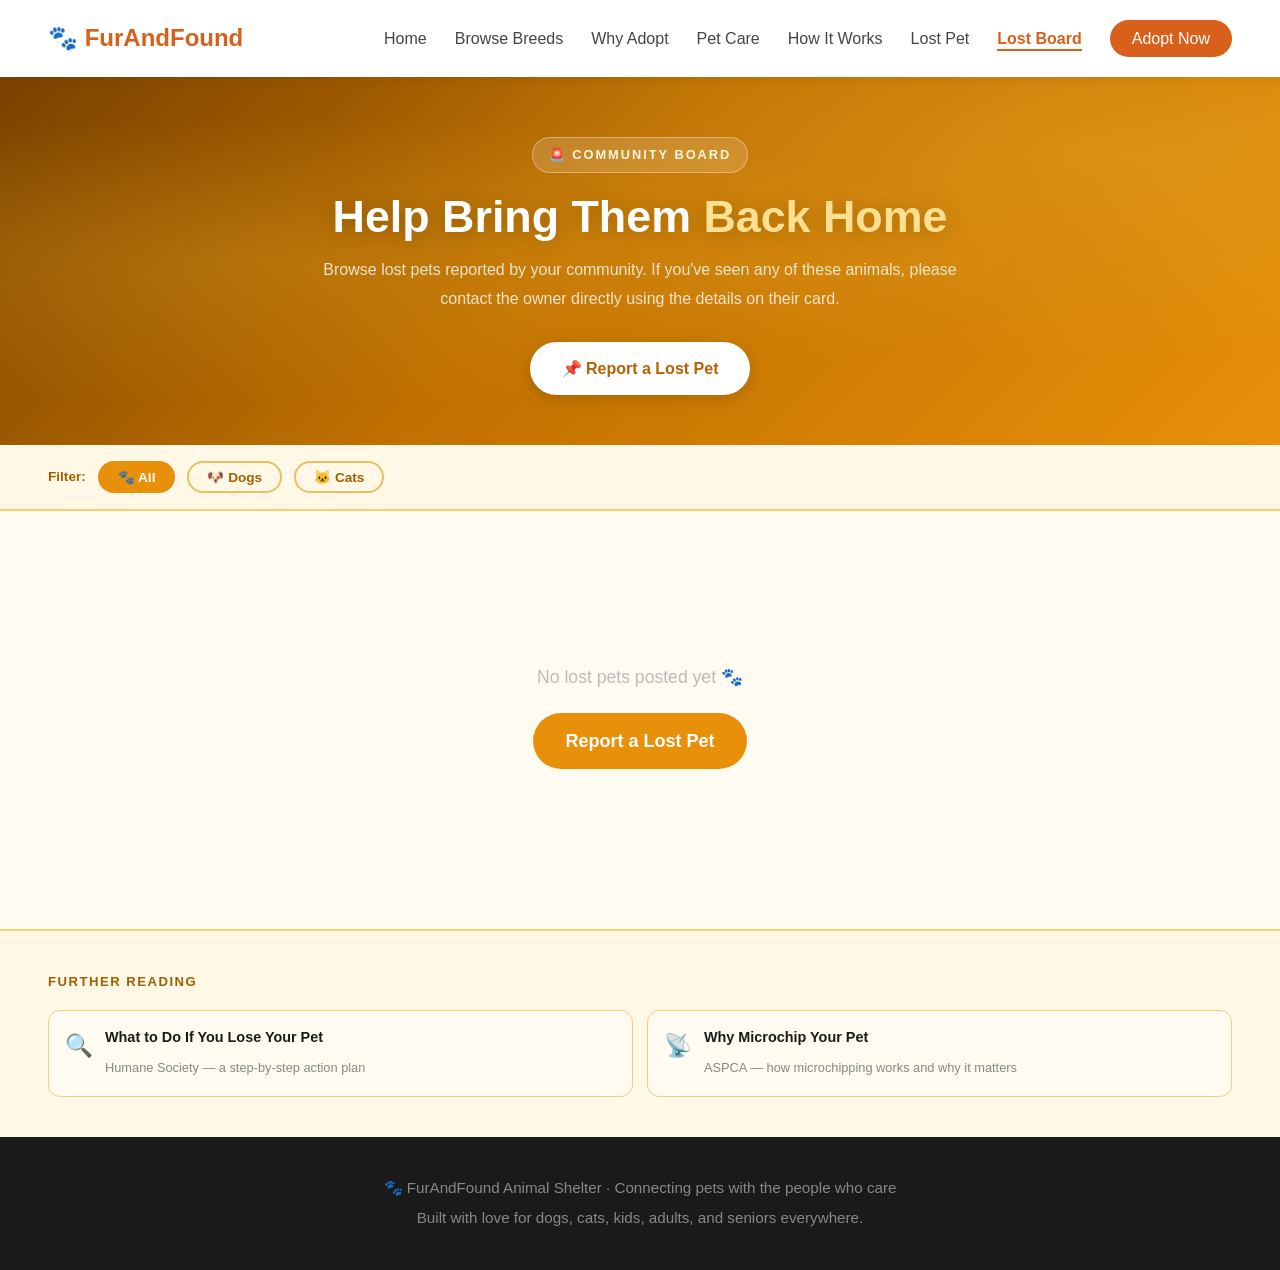
==== board.html @ 67fbc9d8 "iniy" ====
<!DOCTYPE html>
<html lang="en">
<head>
  <meta charset="UTF-8" />
  <meta name="viewport" content="width=device-width, initial-scale=1.0" />
  <title>FurAndFound — Lost Pet Board</title>
  <meta name="description" content="Community lost pet board — help reunite lost animals with their families." />
  <link rel="stylesheet" href="style.css" />
  <style>
    body { background: #fffbf0; }

    /* HERO */
    #board-hero {
      background: linear-gradient(135deg, #7a4200 0%, #c07000 45%, #e8900a 100%);
      padding: 60px 48px 50px;
      text-align: center;
      position: relative;
      overflow: hidden;
    }

    #board-hero::before {
      content: '';
      position: absolute;
      inset: 0;
      background:
        radial-gradient(ellipse at 20% 50%, rgba(255,200,50,0.20) 0%, transparent 55%),
        radial-gradient(ellipse at 85% 20%, rgba(255,240,100,0.15) 0%, transparent 50%);
      pointer-events: none;
    }

    #board-hero .hero-inner {
      position: relative;
      z-index: 1;
      max-width: 680px;
      margin: 0 auto;
    }

    #board-hero .hero-tag {
      display: inline-block;
      background: rgba(255,255,255,0.15);
      border: 1px solid rgba(255,255,255,0.35);
      color: #fff8e0;
      font-size: 0.8rem;
      font-weight: 700;
      letter-spacing: 2px;
      text-transform: uppercase;
      padding: 6px 16px;
      border-radius: 20px;
      margin-bottom: 18px;
    }

    #board-hero h1 {
      font-size: 2.8rem;
      color: #fff;
      line-height: 1.15;
      margin-bottom: 14px;
      text-shadow: 0 2px 20px rgba(0,0,0,0.2);
    }

    #board-hero h1 em { font-style: normal; color: #ffe090; }

    #board-hero p {
      font-size: 1rem;
      color: rgba(255,255,255,0.8);
      line-height: 1.8;
      margin-bottom: 28px;
    }

    #board-hero .hero-btn {
      display: inline-block;
      background: #fff;
      color: #b86000;
      padding: 13px 32px;
      border-radius: 32px;
      font-weight: 800;
      font-size: 1rem;
      text-decoration: none;
      box-shadow: 0 4px 16px rgba(0,0,0,0.15);
      transition: transform 0.15s, box-shadow 0.15s;
    }

    #board-hero .hero-btn:hover {
      transform: translateY(-2px);
      box-shadow: 0 8px 24px rgba(0,0,0,0.2);
    }

    /* FILTER BAR */
    .filter-bar {
      background: #fff8e6;
      border-bottom: 2px solid #f5d070;
      padding: 16px 48px;
      display: flex;
      align-items: center;
      gap: 12px;
      flex-wrap: wrap;
    }

    .filter-bar span {
      font-size: 0.85rem;
      font-weight: 700;
      color: #a06000;
    }

    .filter-pill {
      background: transparent;
      border: 2px solid #e8c060;
      color: #a06000;
      padding: 6px 18px;
      border-radius: 20px;
      font-size: 0.85rem;
      font-weight: 700;
      cursor: pointer;
      font-family: inherit;
      transition: all 0.2s;
    }

    .filter-pill:hover,
    .filter-pill.active {
      background: #e8900a;
      border-color: #e8900a;
      color: #fff;
    }

    /* BOARD */
    #board-wrap {
      max-width: 1140px;
      margin: 0 auto;
      padding: 48px 48px 80px;
    }

    .board-count {
      font-size: 0.88rem;
      color: #a06000;
      font-weight: 700;
      margin-bottom: 24px;
    }

    .board-grid {
      display: grid;
      grid-template-columns: repeat(auto-fill, minmax(260px, 1fr));
      gap: 24px;
    }

    .board-card {
      background: #fff;
      border-radius: 16px;
      overflow: hidden;
      box-shadow: 0 4px 20px rgba(200,130,0,0.10);
      border-top: 4px solid #e8900a;
      display: flex;
      flex-direction: column;
      transition: transform 0.2s, box-shadow 0.2s;
    }

    .board-card:hover {
      transform: translateY(-4px);
      box-shadow: 0 8px 32px rgba(200,130,0,0.18);
    }

    .board-card-photo {
      width: 100%;
      height: 180px;
      object-fit: cover;
    }

    .board-card-photo-placeholder {
      width: 100%;
      height: 180px;
      background: #ffedc0;
      display: flex;
      align-items: center;
      justify-content: center;
      font-size: 3.5rem;
    }

    .board-card-body {
      padding: 18px 20px;
      flex: 1;
      display: flex;
      flex-direction: column;
      gap: 6px;
    }

    .board-card-status {
      font-size: 0.72rem;
      font-weight: 800;
      letter-spacing: 2px;
      text-transform: uppercase;
      color: #e8900a;
    }

    .board-card-name {
      font-size: 1.3rem;
      font-weight: 800;
      color: #1a1a1a;
    }

    .board-card-meta {
      font-size: 0.86rem;
      color: #666;
      line-height: 1.7;
    }

    .board-card-reward {
      background: #ffedc0;
      color: #a06000;
      font-weight: 800;
      font-size: 0.88rem;
      padding: 6px 12px;
      border-radius: 8px;
      margin-top: 4px;
      display: inline-block;
    }

    .board-card-contact {
      font-size: 0.9rem;
      font-weight: 700;
      color: #e8900a;
      margin-top: 6px;
    }

    .board-card-date {
      font-size: 0.75rem;
      color: #ccc;
      margin-top: 4px;
    }

    .board-card-footer {
      padding: 12px 20px;
      border-top: 1px solid #fde8a0;
      display: flex;
      gap: 8px;
    }

    .btn-found {
      flex: 1;
      background: #4a9a6a;
      color: #fff;
      border: none;
      border-radius: 20px;
      padding: 9px;
      font-size: 0.85rem;
      font-weight: 700;
      cursor: pointer;
      transition: background 0.2s;
    }

    .btn-found:hover { background: #357a52; }

    .btn-share-post {
      background: transparent;
      border: 1.5px solid #e8c060;
      color: #a06000;
      border-radius: 20px;
      padding: 9px 14px;
      font-size: 0.85rem;
      font-weight: 700;
      cursor: pointer;
      transition: all 0.2s;
    }

    .btn-share-post:hover {
      background: #ffedc0;
    }

    .board-empty {
      grid-column: 1 / -1;
      text-align: center;
      padding: 80px 20px;
      color: #bbb;
    }

    .board-empty p { font-size: 1.1rem; margin-bottom: 20px; }

    .board-empty a {
      background: #e8900a;
      color: #fff;
      padding: 13px 32px;
      border-radius: 32px;
      text-decoration: none;
      font-weight: 700;
      display: inline-block;
      transition: background 0.2s;
    }

    .board-empty a:hover { background: #c07000; }

    /* RESPONSIVE */
    @media (max-width: 860px) {
      #board-hero { padding: 48px 24px 40px; }
      #board-hero h1 { font-size: 2rem; }
      #board-wrap { padding: 32px 24px 60px; }
      .filter-bar { padding: 14px 24px; }
    }

    @media (max-width: 520px) {
      .board-grid { grid-template-columns: 1fr; }
    }
  </style>
</head>
<body>

  <nav>
    <a href="index.html" class="nav-logo">🐾 FurAndFound</a>
    <ul class="nav-links">
      <li><a href="index.html">Home</a></li>
      <li><a href="meet.html">Browse Breeds</a></li>
      <li><a href="why.html">Why Adopt</a></li>
      <li><a href="care.html">Pet Care</a></li>
      <li><a href="how.html">How It Works</a></li>
      <li><a href="lost.html">Lost Pet</a></li>
      <li><a href="board.html" class="nav-active">Lost Board</a></li>
      <li><a href="https://www.petfinder.com" target="_blank" rel="noopener" class="nav-btn">Adopt Now</a></li>
    </ul>
  </nav>

  <!-- HERO -->
  <div id="board-hero">
    <div class="hero-inner">
      <span class="hero-tag">🚨 Community Board</span>
      <h1>Help Bring Them <em>Back Home</em></h1>
      <p>Browse lost pets reported by your community. If you've seen any of these animals, please contact the owner directly using the details on their card.</p>
      <a href="lost.html" class="hero-btn">📌 Report a Lost Pet</a>
    </div>
  </div>

  <!-- FILTER BAR -->
  <div class="filter-bar">
    <span>Filter:</span>
    <button class="filter-pill active" onclick="filterBoard('all', this)">🐾 All</button>
    <button class="filter-pill" onclick="filterBoard('Dog', this)">🐶 Dogs</button>
    <button class="filter-pill" onclick="filterBoard('Cat', this)">🐱 Cats</button>
  </div>

  <!-- BOARD -->
  <div id="board-wrap">
    <div class="board-count" id="board-count"></div>
    <div class="board-grid" id="board-grid"></div>
  </div>

  <div class="further-reading" style="background:#fff8e6; border-top-color:#f5d070;">
    <h4 style="color:#a06000;">Further Reading</h4>
    <div class="further-reading-grid">
      <a href="https://www.humanesociety.org/resources/what-do-if-you-lose-your-pet" target="_blank" rel="noopener" class="further-reading-card" style="border-color:#f0d080; background:#fffbf0;">
        <span class="fr-icon">🔍</span>
        <div class="fr-text"><strong>What to Do If You Lose Your Pet</strong><span>Humane Society — a step-by-step action plan</span></div>
      </a>
      <a href="https://www.aspca.org/pet-care/general-pet-care/microchipping-your-pet" target="_blank" rel="noopener" class="further-reading-card" style="border-color:#f0d080; background:#fffbf0;">
        <span class="fr-icon">📡</span>
        <div class="fr-text"><strong>Why Microchip Your Pet</strong><span>ASPCA — how microchipping works and why it matters</span></div>
      </a>
    </div>
  </div>

  <footer>
    <p>🐾 FurAndFound Animal Shelter · Connecting pets with the people who care</p>
    <p>Built with love for dogs, cats, kids, adults, and seniors everywhere.</p>
  </footer>

  <script>
    let currentFilter = 'all';

    function filterBoard(type, btn) {
      currentFilter = type;
      document.querySelectorAll('.filter-pill').forEach(b => b.classList.remove('active'));
      btn.classList.add('active');
      renderBoard();
    }

    function markFound(id) {
      let posts = JSON.parse(localStorage.getItem('lostPetBoard') || '[]');
      posts = posts.filter(p => p.id !== id);
      localStorage.setItem('lostPetBoard', JSON.stringify(posts));
      renderBoard();
      alert('🎉 Amazing news! So glad they\'re home safe. Poster removed from the board.');
    }

    function shareCard(id) {
      const posts = JSON.parse(localStorage.getItem('lostPetBoard') || '[]');
      const p = posts.find(x => x.id === id);
      if (!p) return;
      const text = `🚨 LOST ${p.type.toUpperCase()}: ${p.name} — Last seen: ${p.location}. Contact: ${p.contact}`;
      navigator.clipboard.writeText(text).then(() => alert('📋 Copied to clipboard! Paste it anywhere to share.'));
    }

    function renderBoard() {
      const posts = JSON.parse(localStorage.getItem('lostPetBoard') || '[]');
      const filtered = currentFilter === 'all' ? posts : posts.filter(p => p.type === currentFilter);
      const grid = document.getElementById('board-grid');
      const count = document.getElementById('board-count');

      if (filtered.length === 0) {
        count.textContent = '';
        grid.innerHTML = `
          <div class="board-empty">
            <p>No lost pets posted yet${currentFilter !== 'all' ? ' for this filter' : ''} 🐾</p>
            <a href="lost.html">Report a Lost Pet</a>
          </div>`;
        return;
      }

      count.textContent = `${filtered.length} lost pet${filtered.length !== 1 ? 's' : ''} reported`;
      grid.innerHTML = filtered.map(p => `
        <div class="board-card">
          ${p.photo
            ? `<img class="board-card-photo" src="${p.photo}" alt="${p.name}" />`
            : `<div class="board-card-photo-placeholder">${p.type === 'Dog' ? '🐶' : p.type === 'Cat' ? '🐱' : '🐾'}</div>`}
          <div class="board-card-body">
            <div class="board-card-status">🚨 Lost ${p.type}</div>
            <div class="board-card-name">${p.name}</div>
            <div class="board-card-meta">
              ${p.breed ? `<strong>Breed:</strong> ${p.breed}<br>` : ''}
              ${p.color ? `<strong>Colour:</strong> ${p.color}<br>` : ''}
              <strong>Last seen:</strong> ${p.location}${p.date ? ' · ' + p.date : ''}
              ${p.desc ? `<br>${p.desc}` : ''}
            </div>
            ${p.reward ? `<span class="board-card-reward">💰 $${p.reward} Reward</span>` : ''}
            <div class="board-card-contact">📞 ${p.contact}</div>
            <div class="board-card-date">Posted ${p.postedAt}</div>
          </div>
          <div class="board-card-footer">
            <button class="btn-found" onclick="markFound(${p.id})">🎉 Found!</button>
            <button class="btn-share-post" onclick="shareCard(${p.id})">📋 Copy</button>
          </div>
        </div>
      `).join('');
    }

    renderBoard();
  </script>

</body>
</html>
---- style.css ----
/* ===== RESET & BASE ===== */
* {
  margin: 0;
  padding: 0;
  box-sizing: border-box;
}

html {
  scroll-behavior: smooth;
}

body {
  font-family: 'Segoe UI', Tahoma, Geneva, Verdana, sans-serif;
  font-size: 18px;
  color: #555;
  background: #fff;
  line-height: 1.7;
}

h1 { font-size: 3.2rem; color: #1a1a1a; line-height: 1.15; }
h2 { font-size: 2.2rem; color: #1a1a1a; text-align: center; margin-bottom: 0.5rem; }
h3 { color: #1a1a1a; }

.section-sub {
  text-align: center;
  color: #888;
  font-size: 1.05rem;
  margin-bottom: 3rem;
  max-width: 620px;
  margin-left: auto;
  margin-right: auto;
}

section {
  padding: 90px 48px;
}

section:nth-child(even) {
  background: #fdf7f0;
}

/* ===== NAV ===== */
nav {
  position: sticky;
  top: 0;
  z-index: 100;
  display: flex;
  justify-content: space-between;
  align-items: center;
  padding: 18px 48px;
  background: #fff;
  box-shadow: 0 2px 10px rgba(0,0,0,0.07);
}

.nav-logo {
  font-size: 1.5rem;
  font-weight: 800;
  color: #d9601a;
  text-decoration: none;
}

.nav-links {
  list-style: none;
  display: flex;
  gap: 28px;
  align-items: center;
  flex-wrap: wrap;
}

.nav-links a {
  text-decoration: none;
  color: #444;
  font-weight: 500;
  font-size: 1rem;
  transition: color 0.2s;
}

.nav-links a:hover {
  color: #d9601a;
}

/* Active nav link — orange with underline */
.nav-active {
  color: #d9601a !important;
  font-weight: 700 !important;
  border-bottom: 2px solid #d9601a;
  padding-bottom: 2px;
}

/* Nav Adopt Now button */
.nav-btn {
  background: #d9601a;
  color: #fff !important;
  padding: 10px 22px;
  border-radius: 30px;
  font-weight: 500 !important;
  border-bottom: none !important;
  transition: background 0.2s;
}

.nav-btn:hover {
  background: #b84e12 !important;
  color: #fff !important;
}

/* ===== BUTTONS ===== */

/* Type 1 — Primary */
.btn-primary {
  display: inline-block;
  background: #d9601a;
  color: #fff;
  padding: 14px 32px;
  border-radius: 32px;
  border: none;
  text-decoration: none;
  font-weight: 700;
  font-size: 1rem;
  cursor: pointer;
  transition: background 0.2s, transform 0.15s;
  font-family: inherit;
}

.btn-primary:hover {
  background: #b84e12;
  transform: translateY(-2px);
}

/* Type 2 — Secondary */
.btn-secondary {
  display: inline-block;
  background: transparent;
  color: #d9601a;
  padding: 14px 32px;
  border-radius: 32px;
  border: 2px solid #d9601a;
  text-decoration: none;
  font-weight: 700;
  font-size: 1rem;
  cursor: pointer;
  transition: all 0.2s;
  font-family: inherit;
}

.btn-secondary:hover {
  background: #d9601a;
  color: #fff;
  transform: translateY(-2px);
}

/* Type 3 — Adopt (inside breed cards) */
.btn-adopt {
  display: inline-block;
  background: #d9601a;
  color: #fff;
  padding: 11px 26px;
  border-radius: 28px;
  border: none;
  text-decoration: none;
  font-weight: 700;
  font-size: 0.95rem;
  width: fit-content;
  transition: background 0.2s;
}

.btn-adopt:hover {
  background: #b84e12;
}

/* Type 4 — White CTA (on orange backgrounds) */
.btn-white {
  display: inline-block;
  background: #fff;
  color: #d9601a;
  padding: 14px 32px;
  border-radius: 32px;
  border: none;
  text-decoration: none;
  font-weight: 700;
  font-size: 1rem;
  cursor: pointer;
  transition: background 0.2s, transform 0.15s;
  font-family: inherit;
}

.btn-white:hover {
  background: #f5ede6;
  transform: translateY(-2px);
}

/* Type 5 — Outline White (on orange backgrounds) */
.btn-outline-white {
  display: inline-block;
  background: transparent;
  color: #fff;
  padding: 14px 32px;
  border-radius: 32px;
  border: 2px solid #fff;
  text-decoration: none;
  font-weight: 700;
  font-size: 1rem;
  cursor: pointer;
  transition: all 0.2s;
  font-family: inherit;
}

.btn-outline-white:hover {
  background: #fff;
  color: #d9601a;
  transform: translateY(-2px);
}

/* Button row spacing */
.btn-row {
  display: flex;
  flex-wrap: wrap;
  gap: 14px;
  align-items: center;
}

/* ===== HOME / INTRO ===== */
#intro {
  display: flex;
  align-items: center;
  justify-content: space-between;
  gap: 48px;
  min-height: 88vh;
  background: linear-gradient(140deg, #fff9f4 0%, #fde9d4 100%);
  padding: 80px 60px;
}

.intro-text {
  max-width: 580px;
}

.intro-text h1 {
  margin-bottom: 1.2rem;
}

.intro-text h1 span {
  color: #d9601a;
}

.intro-text p {
  font-size: 1.15rem;
  color: #555;
  margin-bottom: 1.4rem;
}

/* Info note — orange left border box */
.intro-note {
  background: #fdebd8;
  border-left: 4px solid #d9601a;
  border-radius: 8px;
  padding: 14px 18px;
  font-size: 0.95rem;
  color: #555;
  margin-bottom: 1.8rem;
  line-height: 1.6;
}

.intro-art img {
  width: 420px;
  max-width: 100%;
  border-radius: 20px;
  box-shadow: 0 12px 40px rgba(0,0,0,0.12);
  object-fit: cover;
}

/* ===== BREED CARDS ===== */
.pet-grid {
  display: grid;
  grid-template-columns: repeat(3, 1fr);
  gap: 32px;
  max-width: 1100px;
  margin: 0 auto;
}

.pet-card {
  background: #fff;
  border-radius: 18px;
  overflow: hidden;
  box-shadow: 0 4px 24px rgba(0,0,0,0.08);
  transition: transform 0.2s, box-shadow 0.2s;
  display: flex;
  flex-direction: column;
}

.pet-card:hover {
  transform: translateY(-6px);
  box-shadow: 0 10px 32px rgba(0,0,0,0.13);
}

.pet-card img {
  width: 100%;
  height: 220px;
  object-fit: cover;
}

.pet-info {
  padding: 24px;
  display: flex;
  flex-direction: column;
  flex: 1;
}

.pet-info h3 {
  font-size: 1.4rem;
  margin-bottom: 6px;
}

/* Breed tag — orange pill */
.pet-tag {
  display: inline-block;
  background: #fdebd8;
  color: #d9601a;
  font-size: 0.8rem;
  font-weight: 700;
  padding: 4px 12px;
  border-radius: 20px;
  margin-bottom: 12px;
  width: fit-content;
}

.pet-info p {
  color: #555;
  font-size: 0.95rem;
  flex: 1;
  margin-bottom: 20px;
}

/* ===== STAT CARDS (Why Adopt) ===== */
.facts-grid {
  display: grid;
  grid-template-columns: repeat(4, 1fr);
  gap: 24px;
  max-width: 1000px;
  margin: 0 auto 60px;
}

.fact-card {
  background: #fff;
  border-radius: 16px;
  padding: 36px 24px;
  text-align: center;
  box-shadow: 0 4px 18px rgba(0,0,0,0.07);
}

.fact-num {
  font-size: 2.4rem;
  font-weight: 800;
  color: #d9601a;
  margin-bottom: 10px;
}

.fact-card p {
  color: #555;
  font-size: 0.95rem;
}

/* Awareness box — orange background */
.awareness-box {
  background: #d9601a;
  color: #fff;
  border-radius: 20px;
  padding: 48px 40px;
  text-align: center;
  max-width: 740px;
  margin: 0 auto;
}

.awareness-box h3 {
  font-size: 1.7rem;
  color: #fff;
  margin-bottom: 14px;
}

.awareness-box p {
  font-size: 1.05rem;
  opacity: 0.93;
  margin-bottom: 24px;
  line-height: 1.7;
}

/* ===== PET CARE TIPS ===== */
.tips-grid {
  display: grid;
  grid-template-columns: repeat(3, 1fr);
  gap: 24px;
  max-width: 1100px;
  margin: 0 auto;
}

.tip-card {
  background: #fff;
  border-radius: 16px;
  padding: 30px 24px;
  text-align: center;
  box-shadow: 0 4px 18px rgba(0,0,0,0.06);
  transition: transform 0.2s;
}

.tip-card:hover {
  transform: translateY(-4px);
}

.tip-icon {
  font-size: 2.4rem;
  margin-bottom: 12px;
}

.tip-card h3 {
  font-size: 1.1rem;
  margin-bottom: 10px;
}

.tip-card p {
  color: #555;
  font-size: 0.93rem;
}

/* ===== HOW IT WORKS STEPS ===== */
.steps {
  display: flex;
  align-items: center;
  justify-content: center;
  flex-wrap: wrap;
  max-width: 1100px;
  margin: 0 auto 60px;
  gap: 0;
}

.step {
  background: #fff;
  border-radius: 18px;
  padding: 36px 28px;
  text-align: center;
  flex: 1;
  min-width: 180px;
  max-width: 220px;
  box-shadow: 0 4px 18px rgba(0,0,0,0.06);
  margin: 8px;
}

/* Numbered circle */
.step-num {
  width: 52px;
  height: 52px;
  background: #d9601a;
  color: #fff;
  border-radius: 50%;
  font-size: 1.5rem;
  font-weight: 800;
  display: flex;
  align-items: center;
  justify-content: center;
  margin: 0 auto 16px;
}

.step h3 {
  font-size: 1.1rem;
  margin-bottom: 10px;
}

.step p {
  color: #555;
  font-size: 0.92rem;
}

/* Orange connector line between steps */
.step-connector {
  width: 40px;
  height: 3px;
  background: #d9601a;
  flex-shrink: 0;
  border-radius: 2px;
}

/* CTA box inside How It Works */
.how-cta {
  background: #d9601a;
  color: #fff;
  border-radius: 20px;
  padding: 48px 40px;
  text-align: center;
  max-width: 740px;
  margin: 0 auto;
}

.how-cta h3 {
  font-size: 1.7rem;
  color: #fff;
  margin-bottom: 14px;
}

.how-cta p {
  font-size: 1.05rem;
  opacity: 0.93;
  margin-bottom: 24px;
  line-height: 1.7;
}

/* ===== FOOTER ===== */
footer {
  background: #1a1a1a;
  color: #888;
  text-align: center;
  padding: 36px 48px;
  font-size: 0.95rem;
  line-height: 2;
}

/* ===== RESPONSIVE ===== */
@media (max-width: 1000px) {
  .pet-grid { grid-template-columns: repeat(2, 1fr); }
  .facts-grid { grid-template-columns: repeat(2, 1fr); }
  .tips-grid { grid-template-columns: repeat(2, 1fr); }
}

@media (max-width: 860px) {
  #intro {
    flex-direction: column;
    text-align: center;
    padding: 60px 28px;
    min-height: unset;
  }

  .intro-text h1 { font-size: 2.2rem; }
  .intro-art img { width: 100%; }
  .btn-row { justify-content: center; }

  nav {
    flex-direction: column;
    gap: 12px;
    padding: 16px 24px;
  }

  .nav-links {
    justify-content: center;
    gap: 14px;
  }

  section { padding: 60px 24px; }

  .step-connector { display: none; }
  .steps { flex-direction: column; align-items: center; }
}

@media (max-width: 600px) {
  .pet-grid { grid-template-columns: 1fr; }
  .facts-grid { grid-template-columns: 1fr; }
  .tips-grid { grid-template-columns: 1fr; }
  h1 { font-size: 1.9rem; }
  h2 { font-size: 1.6rem; }
}

/* ===== FURTHER READING STRIP ===== */
.further-reading {
  background: #fdf7f0;
  border-top: 2px solid #f0e0d0;
  padding: 40px 48px;
}

.further-reading h4 {
  font-size: 0.82rem;
  font-weight: 700;
  letter-spacing: 1.5px;
  text-transform: uppercase;
  color: #d9601a;
  margin-bottom: 16px;
}

.further-reading-grid {
  display: grid;
  grid-template-columns: repeat(auto-fit, minmax(220px, 1fr));
  gap: 14px;
}

.further-reading-card {
  display: flex;
  align-items: flex-start;
  gap: 12px;
  background: #fff;
  border: 1.5px solid #f0e0d0;
  border-radius: 12px;
  padding: 14px 16px;
  text-decoration: none;
  transition: border-color 0.2s, box-shadow 0.2s;
}

.further-reading-card:hover {
  border-color: #d9601a;
  box-shadow: 0 2px 12px rgba(217,96,26,0.10);
}

.further-reading-card .fr-icon {
  font-size: 1.4rem;
  flex-shrink: 0;
  margin-top: 2px;
}

.further-reading-card .fr-text strong {
  display: block;
  font-size: 0.9rem;
  color: #1a1a1a;
  margin-bottom: 2px;
}

.further-reading-card .fr-text span {
  font-size: 0.8rem;
  color: #888;
}

@media (max-width: 700px) {
  .further-reading { padding: 32px 20px; }
  .further-reading-grid { grid-template-columns: 1fr 1fr; }
}

@media (max-width: 480px) {
  .further-reading-grid { grid-template-columns: 1fr; }
}
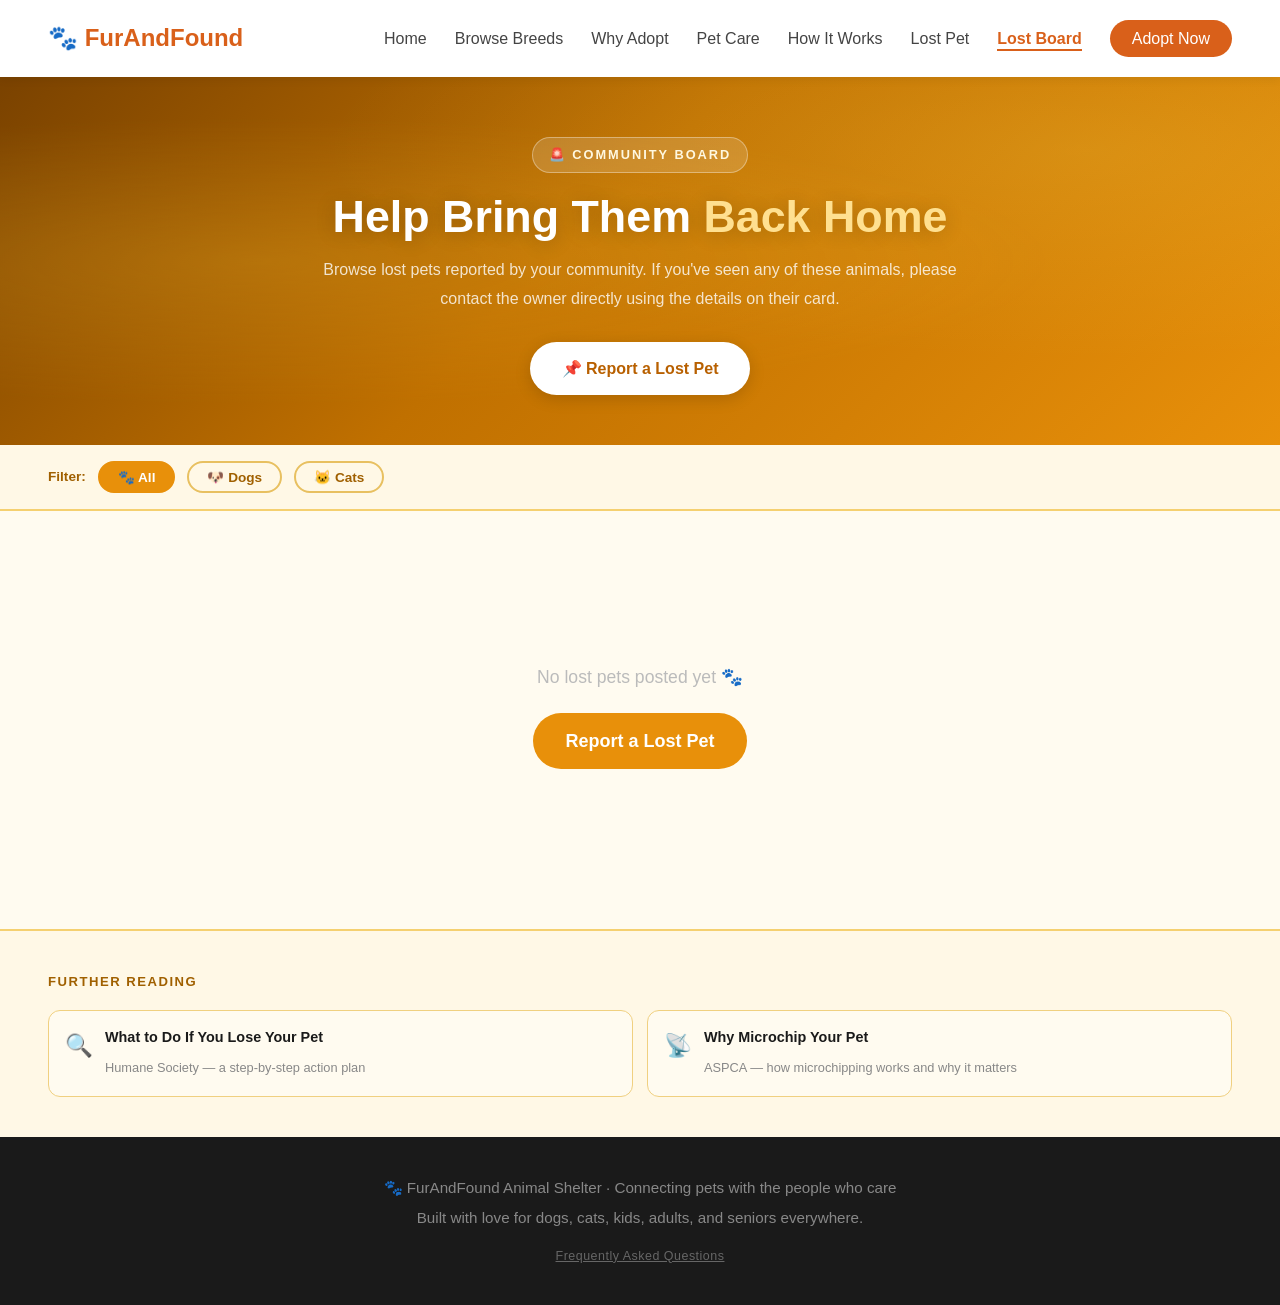
==== commit 97da4336: "FAQS" ====
--- a/board.html
+++ b/board.html
@@ -355,6 +355,7 @@
   <footer>
     <p>🐾 FurAndFound Animal Shelter · Connecting pets with the people who care</p>
     <p>Built with love for dogs, cats, kids, adults, and seniors everywhere.</p>
+    <p style="margin-top:10px; font-size:0.78rem;"><a href="faq.html" style="color:#666; text-decoration:underline; letter-spacing:0.5px;">Frequently Asked Questions</a></p>
   </footer>
 
   <script>
